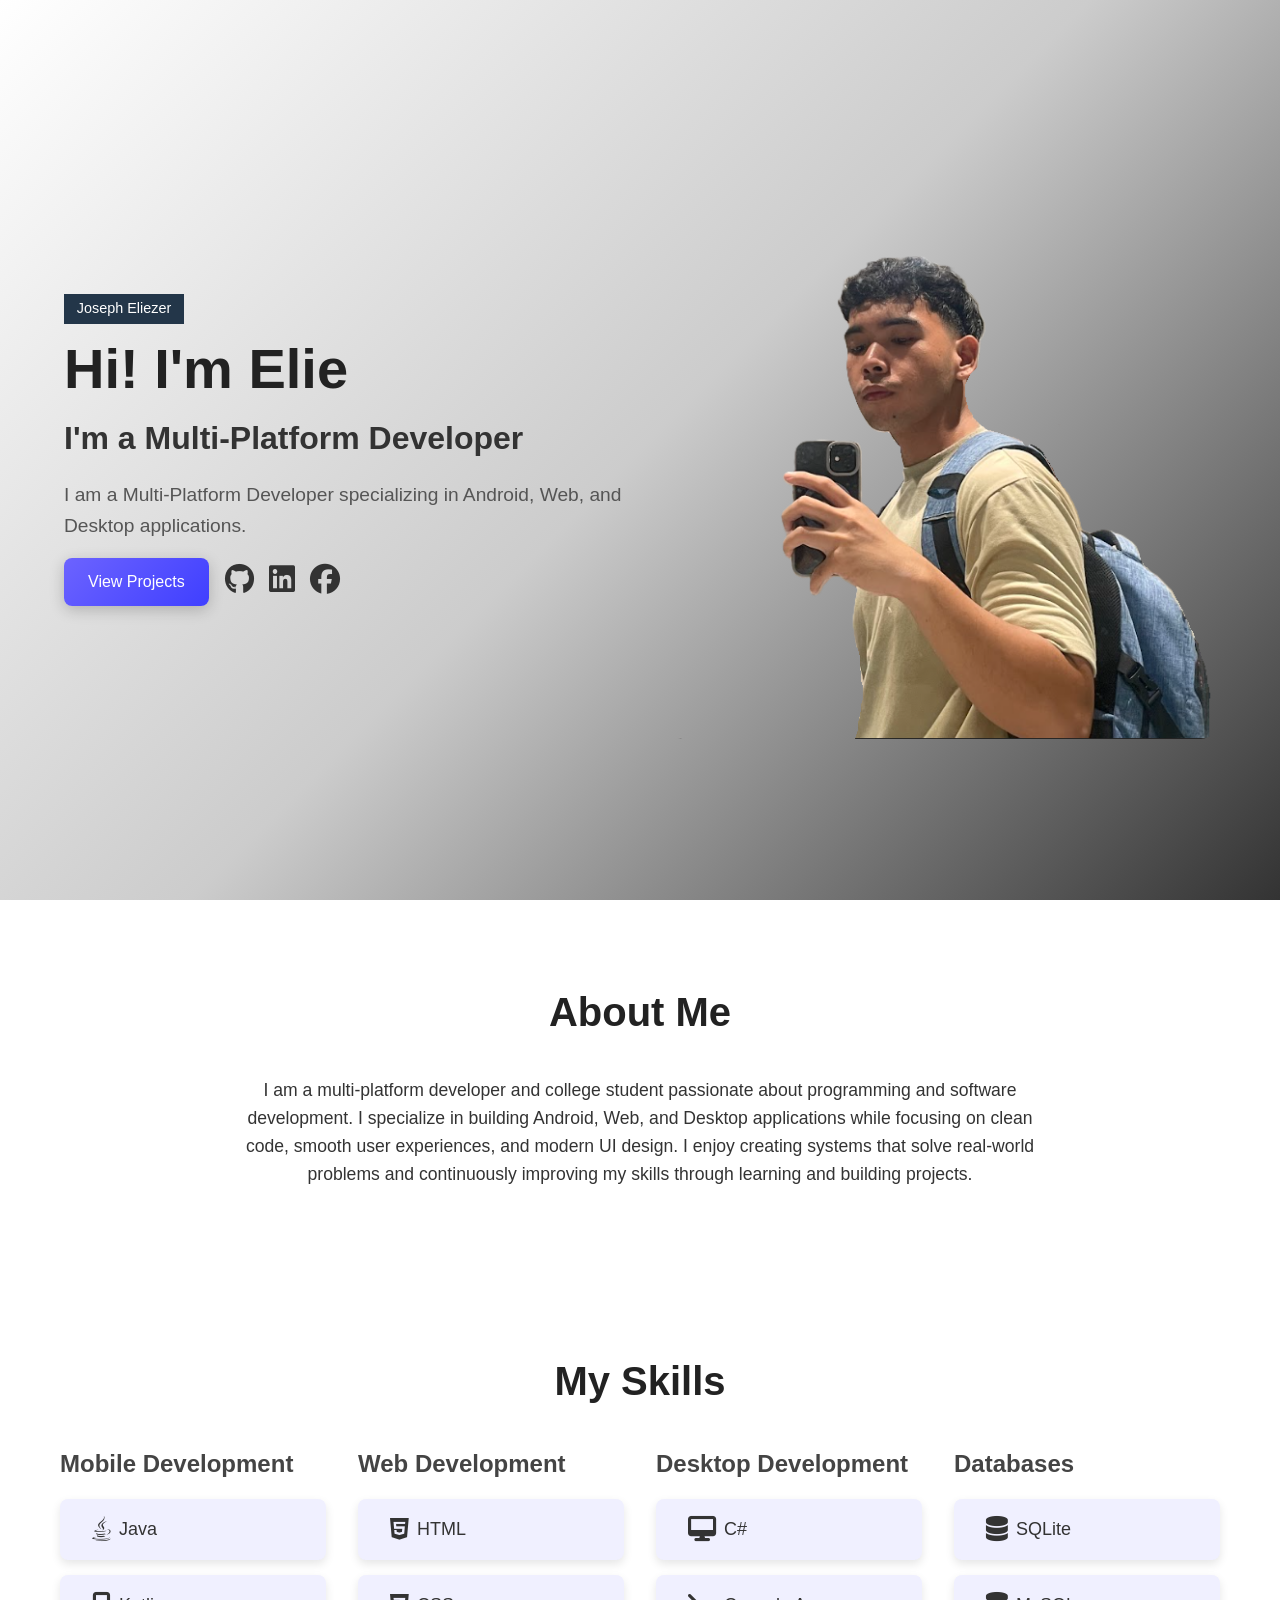
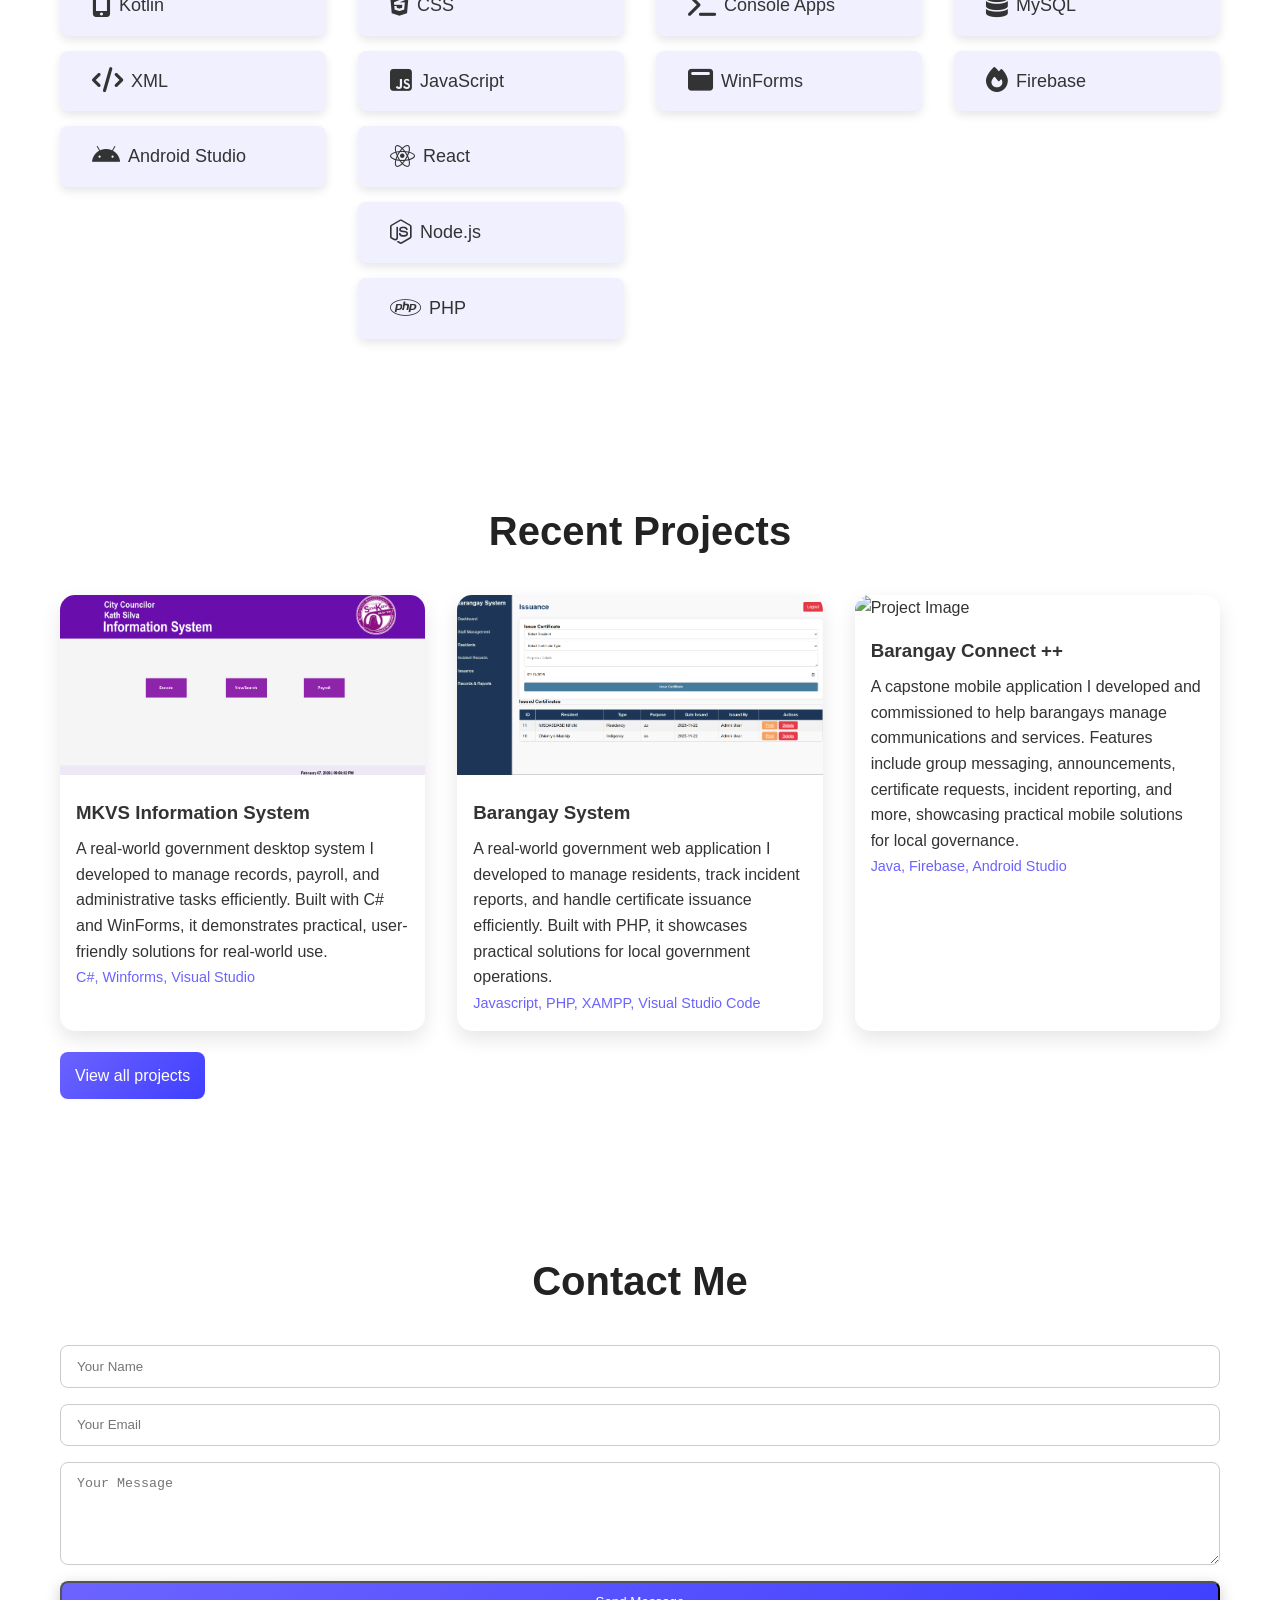
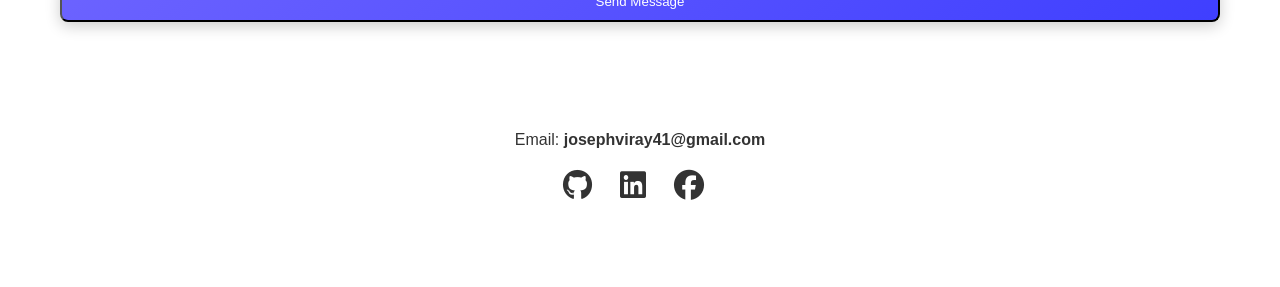
==== index.html @ f8f51783 "Add files via upload" ====
<!doctype html>
<html lang="en">
  <head>
    <meta charset="UTF-8" />
    <meta name="viewport" content="width=device-width, initial-scale=1.0" />
    <title>Code with Elie</title>
    <link rel="icon" type="image/png" href="images/myprofile.png" />
    <!-- Google Fonts -->
    <link
      href="https://fonts.googleapis.com/css2?family=Roboto:wght@400;500;700&display=swap"
      rel="stylesheet"
    />

    <!-- Font Awesome for Icons -->
    <link
      rel="stylesheet"
      href="https://cdnjs.cloudflare.com/ajax/libs/font-awesome/6.4.0/css/all.min.css"
    />

    <!-- CSS -->
    <link rel="stylesheet" href="css/style.css" />
  </head>
  <body>
    <!-- HERO SECTION -->
    <header id="hero">
      <div class="hero-container">
        <div class="hero-text">
          <p class="small-name">Joseph Eliezer</p>
          <h1 class="big-name">Hi! I'm Elie</h1>
          <h1 class="big-name-2">I'm a Multi-Platform Developer</h1>
          <p class="hero-description">
            I am a Multi-Platform Developer specializing in Android, Web, and
            Desktop applications.
          </p>
          <div class="hero-buttons">
            <a href="#projects" class="btn-primary">View Projects</a>
            <div class="social-icons">
              <a href="https://github.com/Sephss" target="_blank"
                ><i class="fab fa-github"></i
              ></a>
              <a
                href="https://www.linkedin.com/in/joseph-eliezer-viray-4a084638b"
                target="_blank"
                ><i class="fab fa-linkedin"></i
              ></a>
              <a
                href="https://facebook.com/sephzzxx
              "
                target="_blank"
                ><i class="fab fa-facebook"></i
              ></a>
            </div>
          </div>
        </div>
        <div class="hero-image">
          <img src="images/myprofile.png" alt="Profile Image" />
        </div>
      </div>
    </header>

    <!-- ABOUT ME SECTION -->
    <section id="about">
      <h2 class="section-title">About Me</h2>
      <p class="about-text">
        I am a multi-platform developer and college student passionate about
        programming and software development. I specialize in building Android,
        Web, and Desktop applications while focusing on clean code, smooth user
        experiences, and modern UI design. I enjoy creating systems that solve
        real-world problems and continuously improving my skills through
        learning and building projects.
      </p>
    </section>

    <!-- SKILLS SECTION -->
    <section id="skills">
      <h2 class="section-title">My Skills</h2>
      <div class="skills-container">
        <div class="skill-category">
          <h3>Mobile Development</h3>
          <div class="skill-list">
            <div class="skill-item">
              <i class="fab fa-java"></i>
              <p>Java</p>
            </div>
            <div class="skill-item">
              <i class="fas fa-mobile-alt"></i>
              <p>Kotlin</p>
            </div>
            <div class="skill-item">
              <i class="fas fa-code"></i>
              <p>XML</p>
            </div>
            <div class="skill-item">
              <i class="fab fa-android"></i>
              <p>Android Studio</p>
            </div>
          </div>
        </div>
        <div class="skill-category">
          <h3>Web Development</h3>
          <div class="skill-list">
            <div class="skill-item">
              <i class="fab fa-html5"></i>
              <p>HTML</p>
            </div>
            <div class="skill-item">
              <i class="fab fa-css3-alt"></i>
              <p>CSS</p>
            </div>
            <div class="skill-item">
              <i class="fab fa-js-square"></i>
              <p>JavaScript</p>
            </div>
            <div class="skill-item">
              <i class="fab fa-react"></i>
              <p>React</p>
            </div>
            <div class="skill-item">
              <i class="fab fa-node-js"></i>
              <p>Node.js</p>
            </div>
            <div class="skill-item">
              <i class="fab fa-php"></i>
              <p>PHP</p>
            </div>
          </div>
        </div>
        <div class="skill-category">
          <h3>Desktop Development</h3>
          <div class="skill-list">
            <div class="skill-item">
              <i class="fas fa-desktop"></i>
              <p>C#</p>
            </div>
            <div class="skill-item">
              <i class="fas fa-terminal"></i>
              <p>Console Apps</p>
            </div>
            <div class="skill-item">
              <i class="fas fa-window-maximize"></i>
              <p>WinForms</p>
            </div>
          </div>
        </div>
        <div class="skill-category">
          <h3>Databases</h3>
          <div class="skill-list">
            <div class="skill-item">
              <i class="fas fa-database"></i>
              <p>SQLite</p>
            </div>
            <div class="skill-item">
              <i class="fas fa-database"></i>
              <p>MySQL</p>
            </div>
            <div class="skill-item">
              <i class="fas fa-fire"></i>
              <p>Firebase</p>
            </div>
          </div>
        </div>
      </div>
    </section>

    <!-- PROJECTS SECTION -->
    <section id="projects">
      <h2 class="section-title">Recent Projects</h2>
      <div class="projects-container">
        <!-- Project Card -->
        <div class="project-card">
          <img src="images/Project1.png" alt="Project Image" />
          <div class="project-info">
            <h3>MKVS Information System</h3>
            <p>
              A real-world government desktop system I developed to manage
              records, payroll, and administrative tasks efficiently. Built with
              C# and WinForms, it demonstrates practical, user-friendly
              solutions for real-world use.
            </p>
            <span class="tech-stack">C#, Winforms, Visual Studio</span>
          </div>
        </div>
        <div class="project-card">
          <img src="images/Project2.png" alt="Project Image" />
          <div class="project-info">
            <h3>Barangay System</h3>
            <p>
              A real-world government web application I developed to manage
              residents, track incident reports, and handle certificate issuance
              efficiently. Built with PHP, it showcases practical solutions for
              local government operations.
            </p>
            <span class="tech-stack"
              >Javascript, PHP, XAMPP, Visual Studio Code</span
            >
          </div>
        </div>
        <div class="project-card">
          <img src="images/project3.jpg" alt="Project Image" />
          <div class="project-info">
            <h3>Barangay Connect ++</h3>
            <p>
              A capstone mobile application I developed and commissioned to help
              barangays manage communications and services. Features include
              group messaging, announcements, certificate requests, incident
              reporting, and more, showcasing practical mobile solutions for
              local governance.
            </p>
            <span class="tech-stack">Java, Firebase, Android Studio</span>
          </div>
        </div>
        <div class="view-all-projects-container">
          <a href="Projects.html" target="_blank">View all projects</a>
        </div>
      </div>
    </section>

    <!-- CONTACT SECTION -->
    <section id="contact">
      <h2 class="section-title">Contact Me</h2>
      <div class="contact-container">
        <form
          id="contact-form"
          action="https://formspree.io/f/xlgwjwrn"
          method="POST"
        >
          <input type="text" placeholder="Your Name" name="name" required />
          <input type="email" placeholder="Your Email" required name="email" />
          <textarea
            placeholder="Your Message"
            rows="5"
            name="message"
            required
          ></textarea>
          <button type="submit" class="btn-primary">Send Message</button>
        </form>
        <div class="additional-dets">
          <div class="contact-info">
            <p>Email: <b>josephviray41@gmail.com</b></p>
            <div class="social-icons">
              <a href="https://github.com/Sephss" target="_blank"
                ><i class="fab fa-github"></i
              ></a>
              <a
                href="https://www.linkedin.com/in/joseph-eliezer-viray-4a084638b"
                target="_blank"
                ><i class="fab fa-linkedin"></i
              ></a>
              <a href="https://facebook.com/sephzzxx" target="_blank"
                ><i class="fab fa-facebook"></i
              ></a>
            </div>
          </div>
        </div>
      </div>
    </section>

    <!-- JS -->
    <script src="js/main.js"></script>
  </body>
</html>
---- css/style.css ----
/* GENERAL RESET */

* {
  margin: 0;
  padding: 0;
  box-sizing: border-box;
}

html {
  scroll-behavior: smooth;
}

body {
  font-family: sans-serif;
  color: #333;
  scroll-behavior: smooth;
  line-height: 1.6;
}

/* BUTTONS */
.btn-primary {
  background: linear-gradient(135deg, #6c63ff, #3f3fff);
  color: #fff;
  padding: 0.7rem 1.5rem;
  border-radius: 8px;
  text-decoration: none;
  font-weight: 500;
  box-shadow: 0 4px 15px rgba(0, 0, 0, 0.2);
  transition:
    transform 0.3s ease,
    box-shadow 0.3s ease;
}

.btn-primary:hover {
  transform: translateY(-3px);
  box-shadow: 0 6px 20px rgba(0, 0, 0, 0.3);
}

/* HERO SECTION */
#hero {
  display: flex;
  align-items: center;
  justify-content: center;
  min-height: 100vh;
  background: linear-gradient(135deg, #ffffff, #cccccc, #333333);
}

.hero-container {
  display: flex;
  align-items: center;
  justify-content: space-between;
  max-width: 1200px;
  width: 90%;
}

.hero-text {
  max-width: 600px;
}

.social-icons a i {
  font-size: 30px;
}

.social-icons {
  display: flex;
  gap: 15px;
}

.small-name {
  font-size: 0.9rem;
  color: #555;
  width: max-content;
  padding: 0.2rem 0.8rem;
  background-color: rgb(35, 54, 73);
  color: white;
}

.big-name {
  font-size: 3.5rem;
  font-weight: 700;
  color: #222;
}

.hero-description {
  margin: 1rem 0;
  font-size: 1.2rem;
  color: #555;
}

.hero-buttons {
  display: flex;
  align-items: center;
  gap: 1rem;
}

.hero-buttons .social-icons a {
  color: #333;
  font-size: 1.5rem;
  transition: color 0.3s ease;
}

.hero-buttons .social-icons a:hover {
  color: #6c63ff;
}

.hero-image img {
  width: 550px;
  border-radius: 15px;
}

/* SECTIONS */
section {
  padding: 80px 20px;
  max-width: 1200px;
  margin: 0 auto;
}

.section-title {
  font-size: 2.5rem;
  text-align: center;
  margin-bottom: 2rem;
  color: #222;
}

/* ABOUT */
.about-text {
  font-size: 1.1rem;
  text-align: center;
  max-width: 800px;
  margin: 0 auto;
}

/* SKILLS */
.skills-container {
  display: grid;
  grid-template-columns: repeat(auto-fit, minmax(220px, 1fr));
  gap: 2rem;
}

.skill-category h3 {
  font-size: 1.5rem;
  margin-bottom: 1rem;
  color: #444;
}

.skill-list {
  display: flex;
  flex-direction: column;
  gap: 0.5rem;
}

.skill-item {
  background: #f0f0ff;
  padding: 1rem 2rem;
  border-radius: 8px;
  display: flex;
  align-items: center;
  gap: 0.5rem;
  box-shadow: 0 4px 10px rgba(0, 0, 0, 0.1);
  transition: transform 0.3s ease;
  transition: 0.3s all;
}

.skill-item p {
  font-size: 18px;
}

.skill-item:hover {
  transform: translateY(-3px);
  background-color: rgb(124, 150, 180);
  color: white;
}

.skill-list {
  display: flex;
  flex-direction: column;
  gap: 15px;
}

.skill-item i {
  font-size: 25px;
}

/* PROJECTS */
.projects-container {
  display: grid;
  grid-template-columns: repeat(auto-fit, minmax(280px, 1fr));
  gap: 2rem;
}

.project-card {
  background: #fff;
  border-radius: 15px;
  overflow: hidden;
  box-shadow: 0 8px 20px rgba(0, 0, 0, 0.1);
  transition:
    transform 0.3s ease,
    box-shadow 0.3s ease;
}

.project-card:hover {
  transform: translateY(-5px);
  box-shadow: 0 12px 25px rgba(0, 0, 0, 0.15);
}

.project-card img {
  width: 100%;
  height: 180px;
  object-fit: cover;
}

.project-info {
  padding: 1rem;
}

.project-info h3 {
  margin-bottom: 0.5rem;
}

.tech-stack {
  font-size: 0.9rem;
  color: #6c63ff;
}

/* CONTACT */
.contact-container {
  display: flex;
  flex-wrap: wrap;
  gap: 2rem;
  justify-content: center;
}

#contact-form {
  display: flex;
  flex-direction: column;
  gap: 1rem;
  flex: 1 1 350px;
}

#contact-form input,
#contact-form textarea {
  padding: 0.8rem 1rem;
  border-radius: 8px;
  border: 1px solid #ccc;
  outline: none;
  transition: border 0.3s ease;
}

#contact-form input:focus,
#contact-form textarea:focus {
  border-color: #6c63ff;
}

.contact-info {
  flex: 1 1 250px;
}

.contact-info p {
  margin-bottom: 1rem;
}

.contact-info .social-icons a {
  font-size: 1.5rem;
  margin-right: 0.8rem;
  color: #333;
  transition: color 0.3s ease;
}

.contact-info .social-icons a:hover {
  color: #6c63ff;
}

/* MEDIA QUERIES */
@media screen and (max-width: 900px) {
  .hero-container {
    flex-direction: column-reverse;
    text-align: center;
  }
  .hero-image img {
    width: 250px;
  }

  .hero-buttons {
    justify-content: center;
  }
}

@media screen and (max-width: 600px) {
  .big-name {
    font-size: 2.5rem;
  }
  .section-title {
    font-size: 2rem;
  }
}

.view-all-projects-container a {
  text-decoration: none;
  color: white;
  padding: 15px;
  background: linear-gradient(135deg, #6c63ff, #3f3fff);
  width: max-content;
  height: max-content;
  border-radius: 8px;
}

.project-card {
  transition: 0.3s all;
}

.contact-container {
  display: flex;
  flex-direction: column;
}
.additional-dets {
  justify-content: center;
  align-items: center;
}
.contact-info {
  display: flex;
  flex-direction: column;
  justify-content: center;
  align-items: center;
}
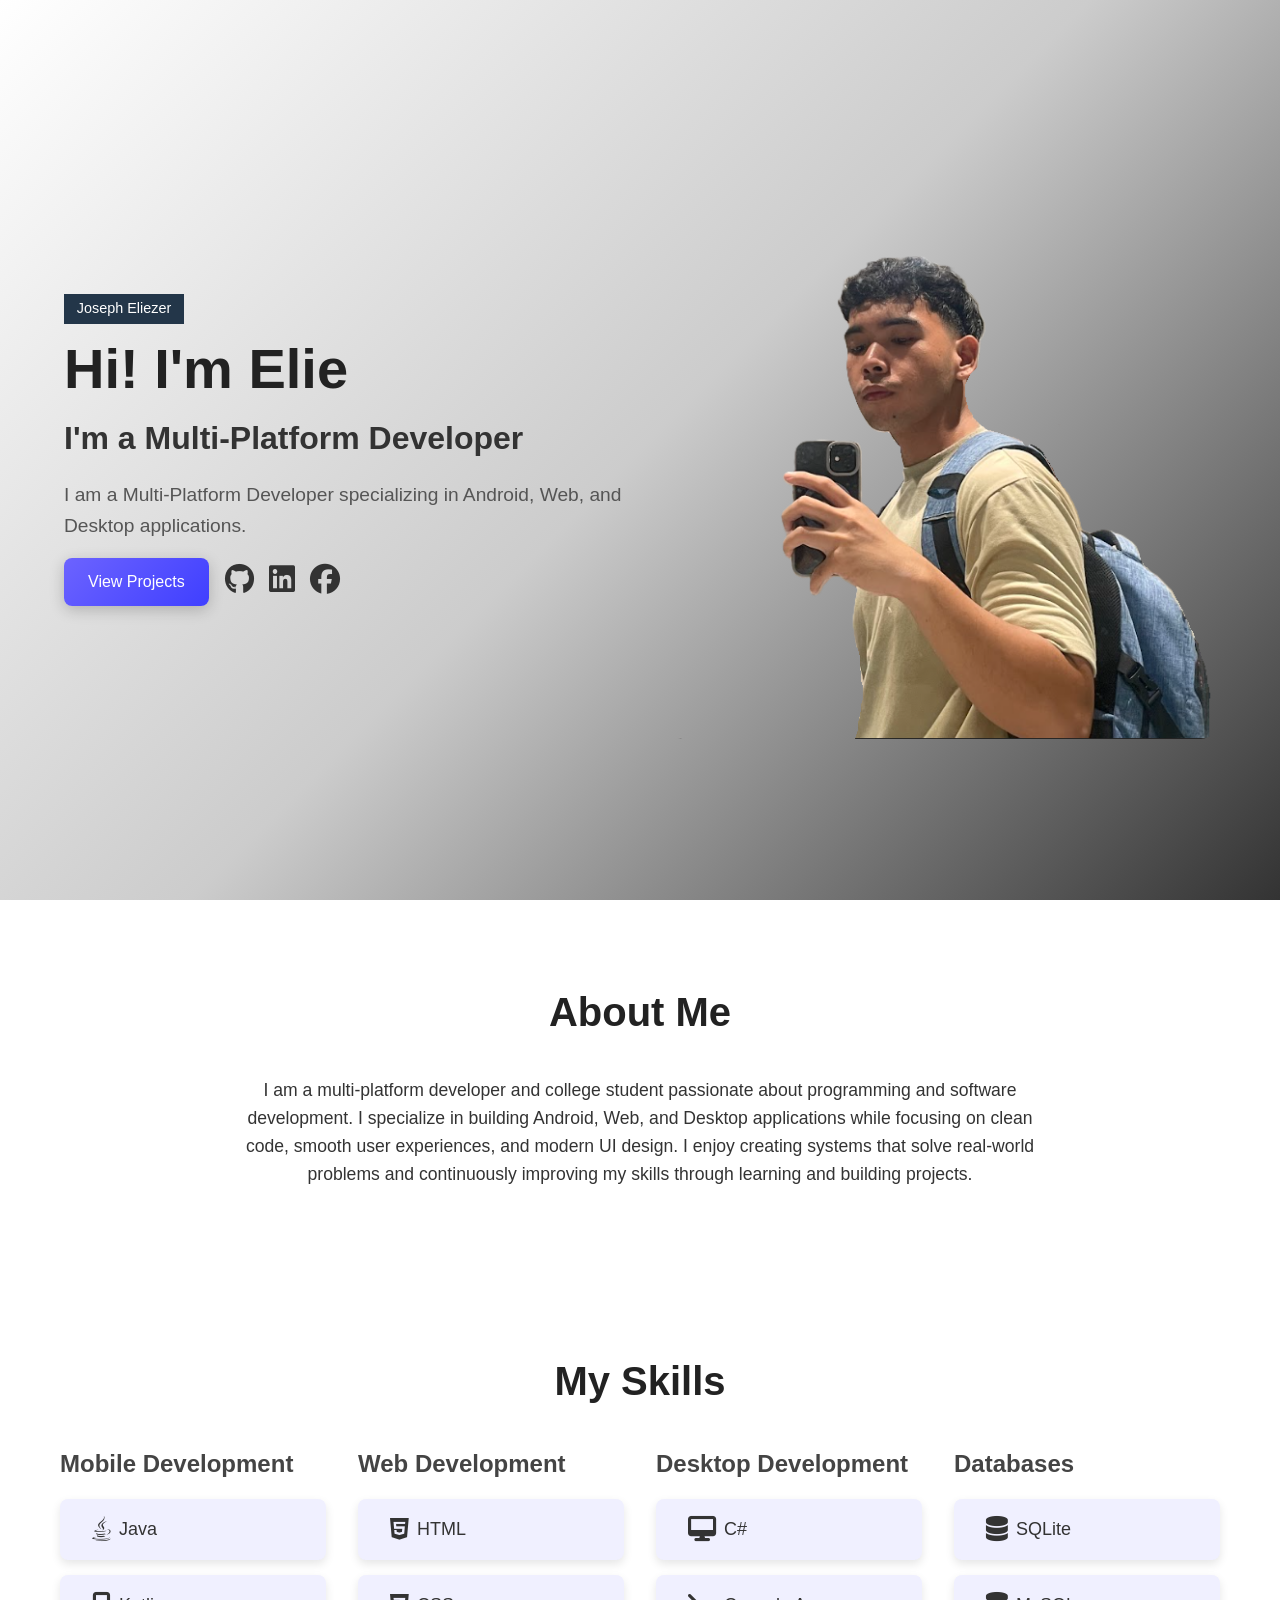
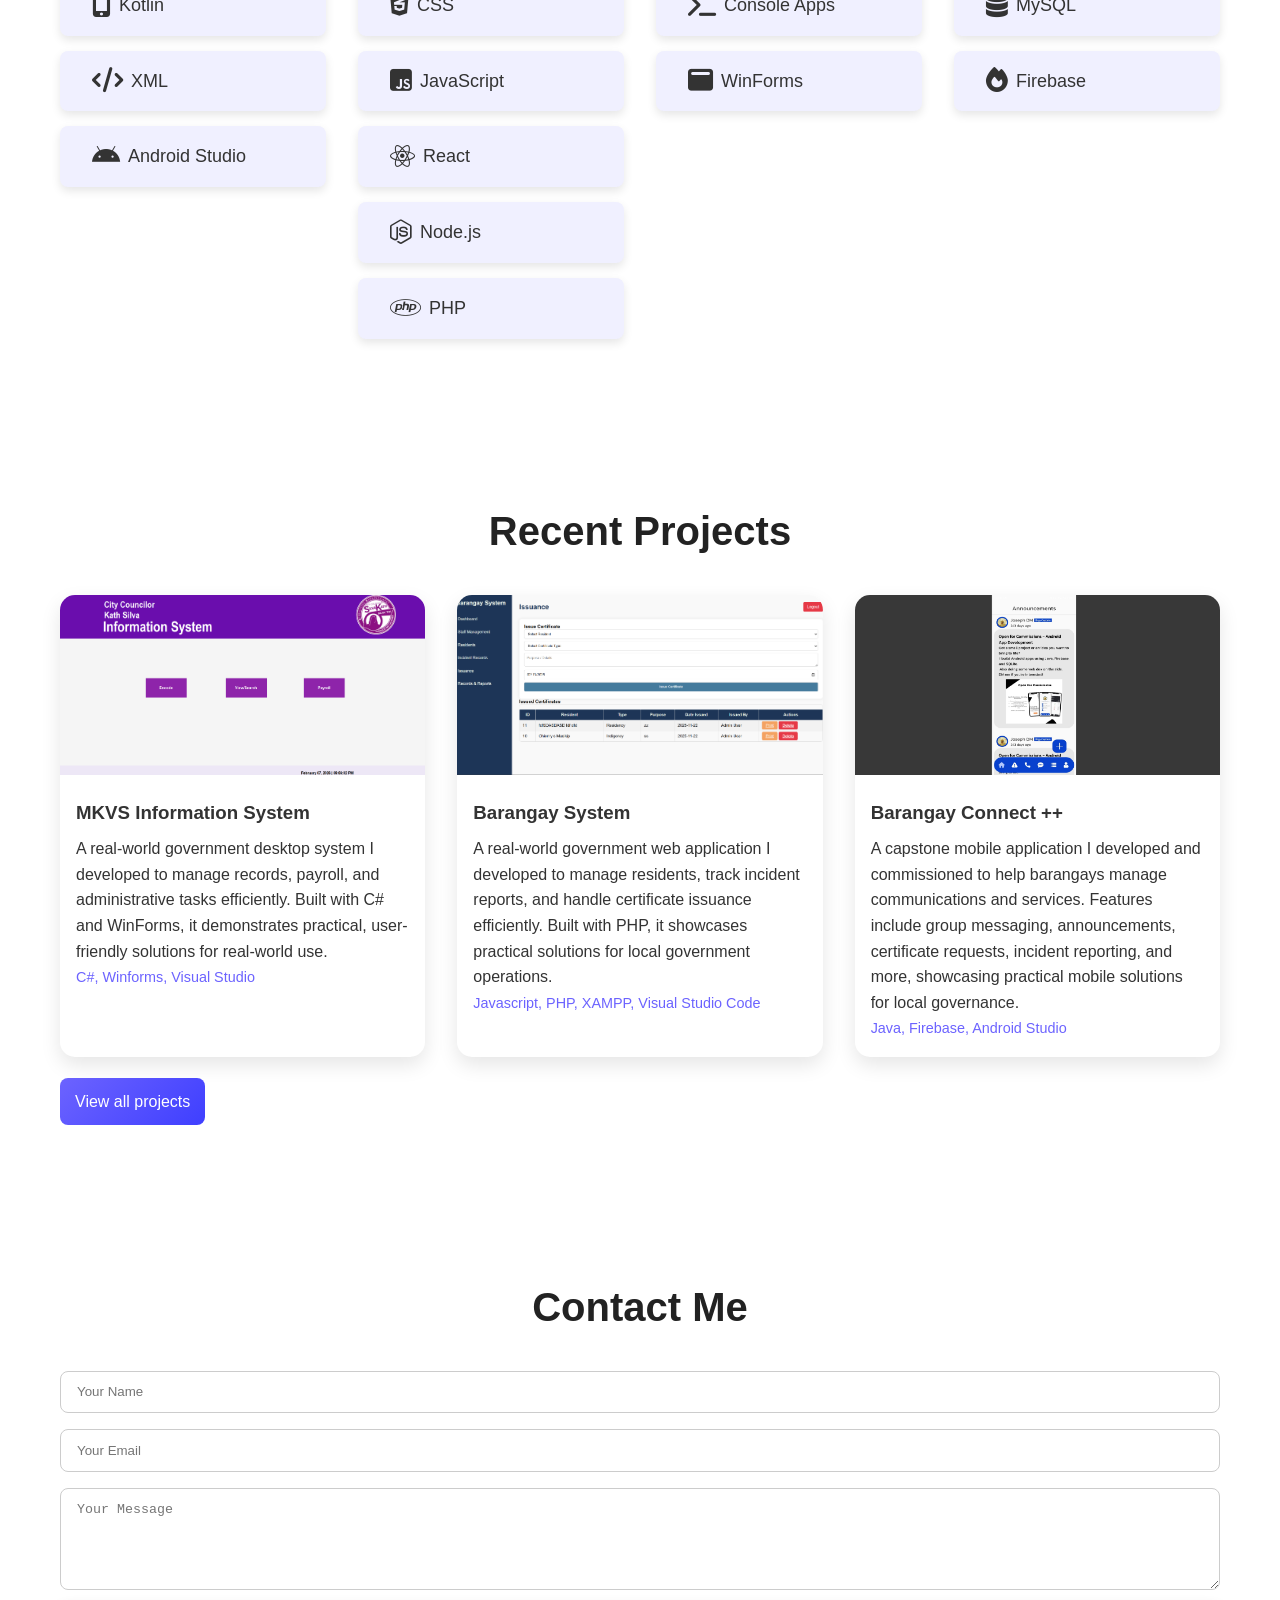
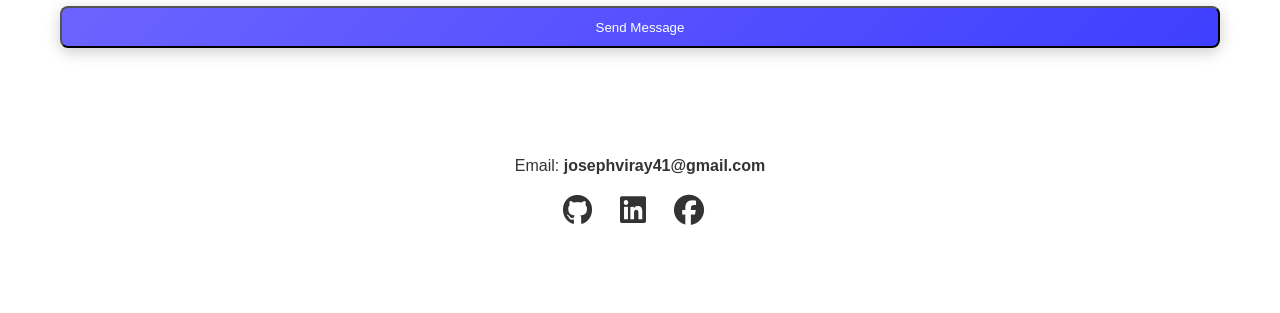
==== commit b41839cd: "Update index.html" ====
--- a/index.html
+++ b/index.html
@@ -196,7 +196,7 @@
           </div>
         </div>
         <div class="project-card">
-          <img src="images/project3.jpg" alt="Project Image" />
+          <img src="images/Project3.jpg" alt="Project Image" />
           <div class="project-info">
             <h3>Barangay Connect ++</h3>
             <p>
@@ -259,3 +259,4 @@
     <script src="js/main.js"></script>
   </body>
 </html>
+
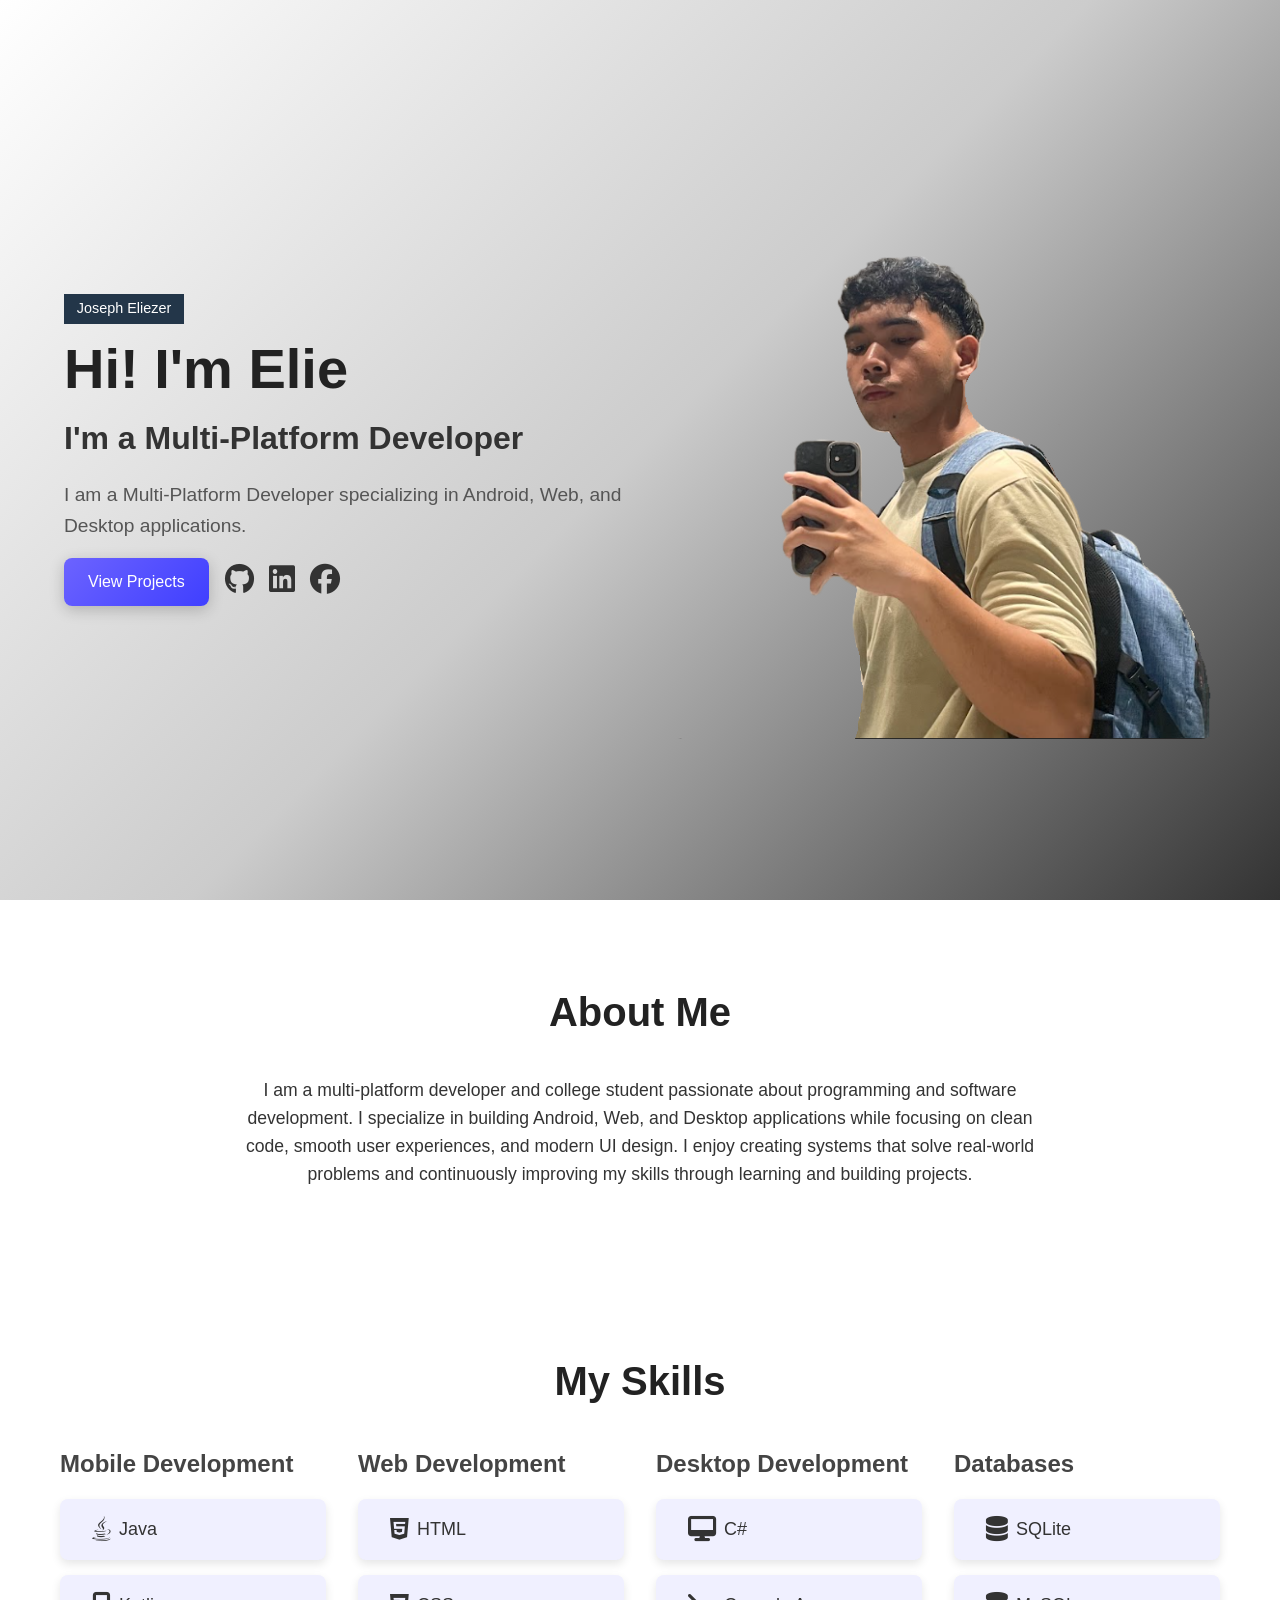
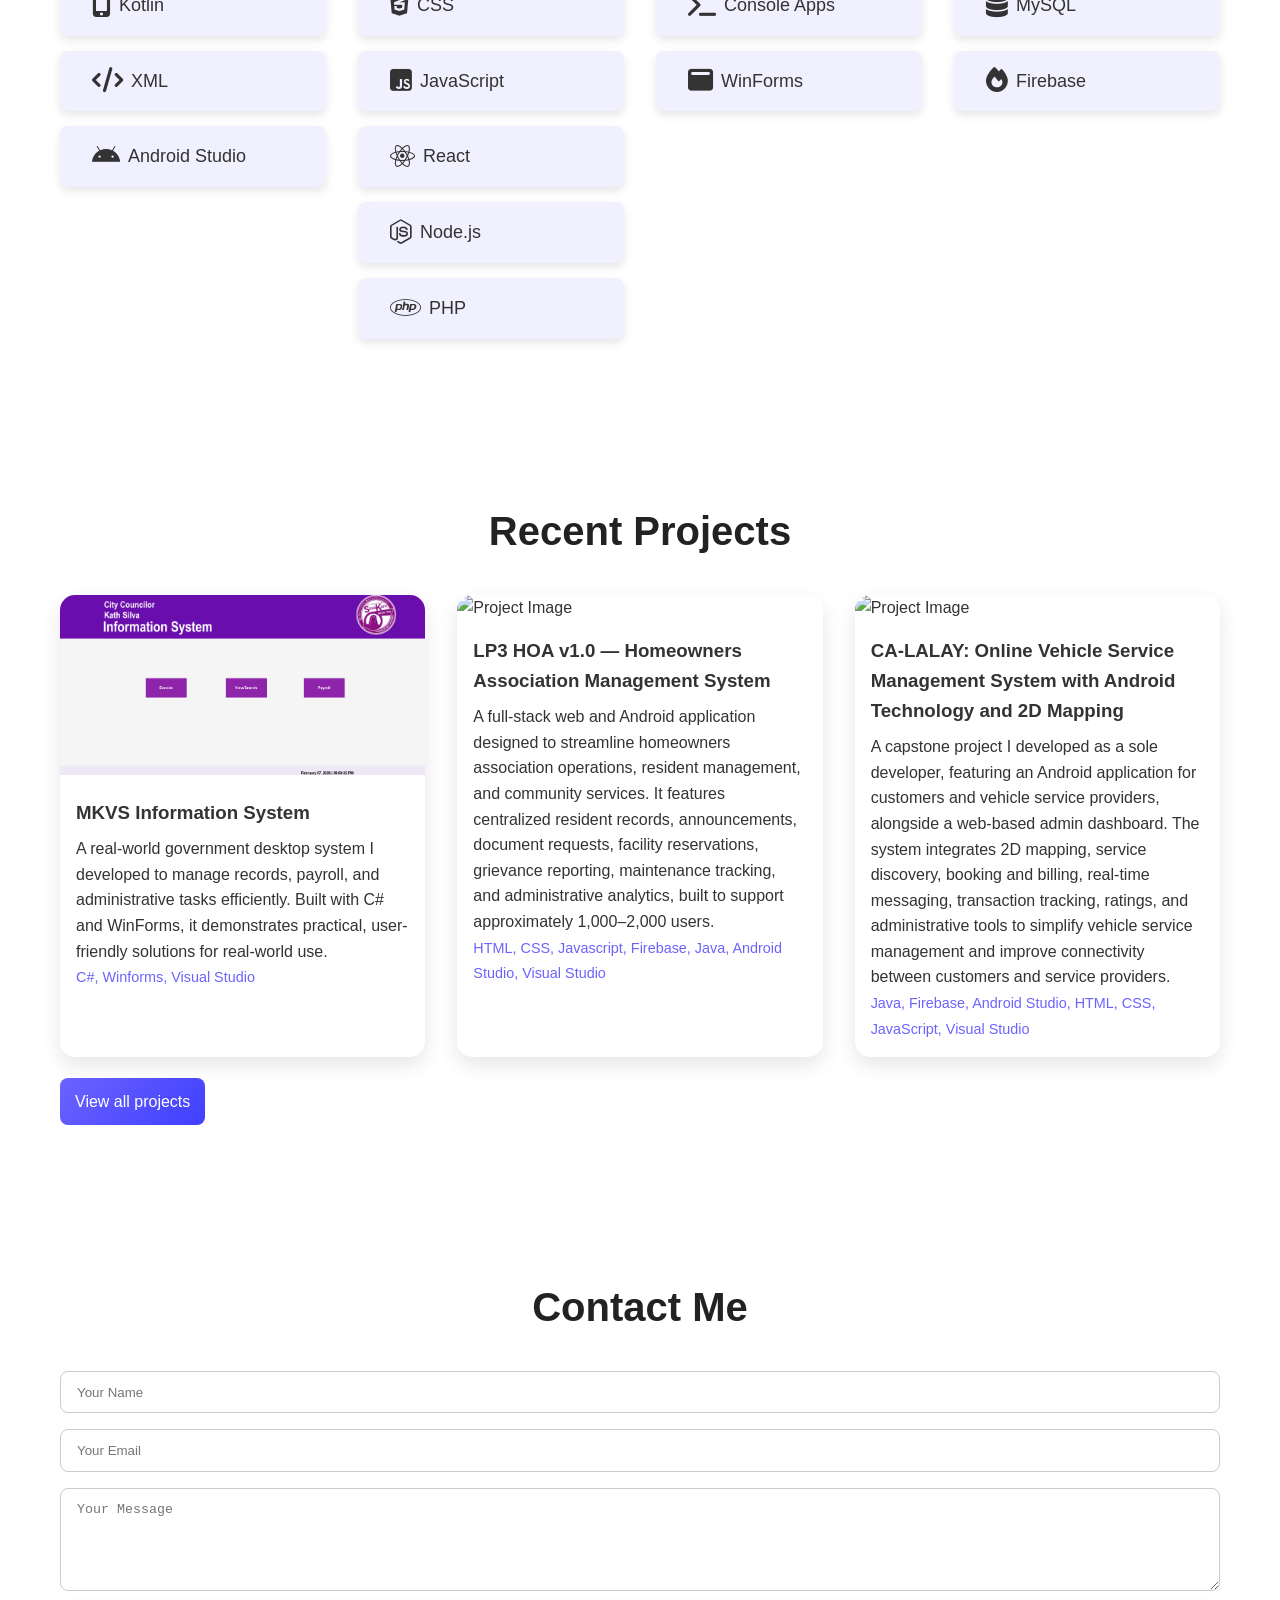
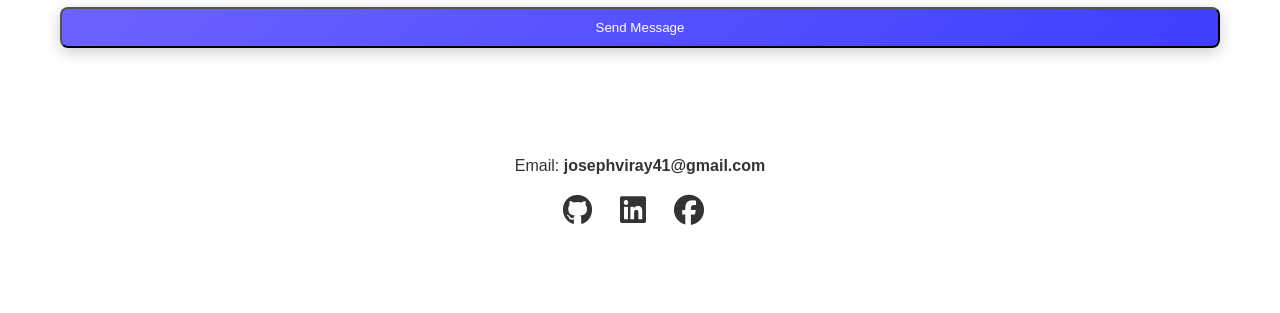
==== commit 63dce18b: "Added new projects" ====
--- a/index.html
+++ b/index.html
@@ -181,32 +181,43 @@
           </div>
         </div>
         <div class="project-card">
-          <img src="images/Project2.png" alt="Project Image" />
+          <img src="images/Project8.png" alt="Project Image" />
           <div class="project-info">
-            <h3>Barangay System</h3>
+            <h3>LP3 HOA v1.0 — Homeowners Association Management System</h3>
             <p>
-              A real-world government web application I developed to manage
-              residents, track incident reports, and handle certificate issuance
-              efficiently. Built with PHP, it showcases practical solutions for
-              local government operations.
+              A full-stack web and Android application designed to streamline
+              homeowners association operations, resident management, and
+              community services. It features centralized resident records,
+              announcements, document requests, facility reservations, grievance
+              reporting, maintenance tracking, and administrative analytics,
+              built to support approximately 1,000–2,000 users.
             </p>
             <span class="tech-stack"
-              >Javascript, PHP, XAMPP, Visual Studio Code</span
+              >HTML, CSS, Javascript, Firebase, Java, Android Studio, Visual
+              Studio</span
             >
           </div>
         </div>
         <div class="project-card">
-          <img src="images/Project3.jpg" alt="Project Image" />
+          <img src="images/Project9.png" alt="Project Image" />
           <div class="project-info">
-            <h3>Barangay Connect ++</h3>
+            <h3>
+              CA-LALAY: Online Vehicle Service Management System with Android
+              Technology and 2D Mapping
+            </h3>
             <p>
-              A capstone mobile application I developed and commissioned to help
-              barangays manage communications and services. Features include
-              group messaging, announcements, certificate requests, incident
-              reporting, and more, showcasing practical mobile solutions for
-              local governance.
+              A capstone project I developed as a sole developer, featuring an
+              Android application for customers and vehicle service providers,
+              alongside a web-based admin dashboard. The system integrates 2D
+              mapping, service discovery, booking and billing, real-time
+              messaging, transaction tracking, ratings, and administrative tools
+              to simplify vehicle service management and improve connectivity
+              between customers and service providers.
             </p>
-            <span class="tech-stack">Java, Firebase, Android Studio</span>
+            <span class="tech-stack"
+              >Java, Firebase, Android Studio, HTML, CSS, JavaScript, Visual
+              Studio</span
+            >
           </div>
         </div>
         <div class="view-all-projects-container">
@@ -259,4 +270,3 @@
     <script src="js/main.js"></script>
   </body>
 </html>
-
--- a/css/style.css
+++ b/css/style.css
@@ -272,6 +272,11 @@
 
 /* MEDIA QUERIES */
 @media screen and (max-width: 900px) {
+  .hero-text .small-name {
+    text-align: center; /* centers text horizontally */
+    display: block; /* ensures it's a block element */
+    margin: 0 auto; /* optional, for safety */
+  }
   .hero-container {
     flex-direction: column-reverse;
     text-align: center;
@@ -286,6 +291,11 @@
 }
 
 @media screen and (max-width: 600px) {
+  .hero-text .small-name {
+    text-align: center; /* centers text horizontally */
+    display: block; /* ensures it's a block element */
+    margin: 0 auto; /* optional, for safety */
+  }
   .big-name {
     font-size: 2.5rem;
   }
@@ -322,3 +332,4 @@
   justify-content: center;
   align-items: center;
 }
+
